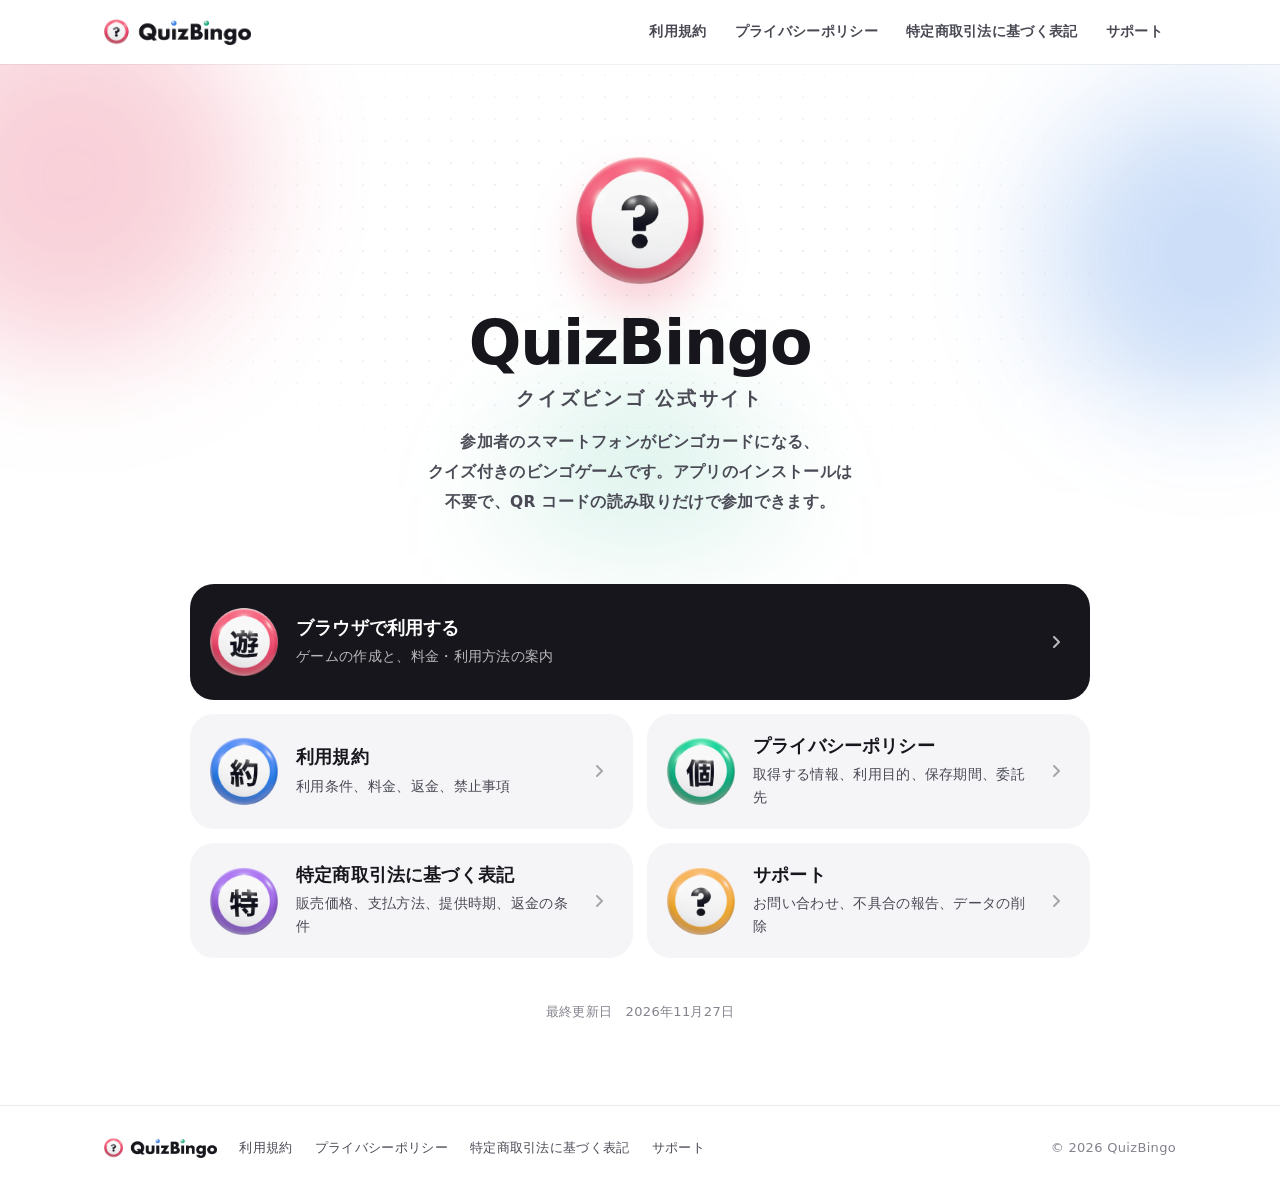
==== index.html @ da32c4c9 "QuizBingo（クイズビンゴ）の公式サイトを公開する（利用規約・プライバシーポリシー・特定商取引法に基づく表記・サポート） Co-Authored-By: Claude Opus 5.5 <nor" ====
<!doctype html>
<html lang="ja">
<head>
<meta charset="utf-8">
<meta name="viewport" content="width=device-width,initial-scale=1,viewport-fit=cover">
<title>QuizBingo（クイズビンゴ）公式サイト</title>
<meta name="description" content="スマートフォンがビンゴカードになる、クイズ付きのビンゴゲーム「QuizBingo（クイズビンゴ）」の公式サイト。利用規約、プライバシーポリシー、特定商取引法に基づく表記、サポート情報を掲載しています。">
<meta property="og:title" content="QuizBingo（クイズビンゴ）公式サイト">
<meta property="og:description" content="スマートフォンがビンゴカードになる、クイズ付きのビンゴゲーム。">
<meta property="og:image" content="assets/icon.png">
<link rel="icon" href="assets/icon.png">
<link rel="apple-touch-icon" href="assets/icon.png">
<link rel="stylesheet" href="assets/site.css">
</head>
<body>
<header class="top"><div class="wrap">
  <a href="./" aria-label="QuizBingo 公式サイト"><img class="logo" src="assets/logo.png" alt="QuizBingo" width="907" height="160"></a>
  <nav aria-label="文書"><a href="terms.html">利用規約</a><a href="privacy.html">プライバシーポリシー</a><a href="tokushoho.html">特定商取引法に基づく表記</a><a href="support.html">サポート</a></nav>
</div></header>

<main>
<section class="hero">
  <div class="hero-bg" aria-hidden="true"><i class="orb a"></i><i class="orb b"></i><i class="orb c"></i></div>
  <div class="wrap">
    <img class="hero-ball" src="assets/balls/d-brand.webp" alt="" width="132" height="132">
    <h1>QuizBingo<small>クイズビンゴ 公式サイト</small></h1>
    <p class="lead">参加者のスマートフォンがビンゴカードになる、クイズ付きのビンゴゲームです。アプリのインストールは不要で、QR コードの読み取りだけで参加できます。</p>
  </div>
</section>

<div class="wrap">
  <nav class="cards" aria-label="文書の一覧">
    <a class="card primary" href="https://quizbingo.211x010x.workers.dev/" style="--i:0">
      <img src="assets/balls/d-play.webp" alt="" width="74" height="74">
      <b>ブラウザで利用する</b>
      <span>ゲームの作成と、料金・利用方法の案内</span>
      <svg class="go" viewBox="0 0 16 16" aria-hidden="true"><path d="M6 3l5 5-5 5"/></svg>
    </a>
    <a class="card" href="terms.html" style="--i:1">
      <img src="assets/balls/d-terms.webp" alt="" width="74" height="74">
      <b>利用規約</b>
      <span>利用条件、料金、返金、禁止事項</span>
      <svg class="go" viewBox="0 0 16 16" aria-hidden="true"><path d="M6 3l5 5-5 5"/></svg>
    </a>
    <a class="card" href="privacy.html" style="--i:2">
      <img src="assets/balls/d-privacy.webp" alt="" width="74" height="74">
      <b>プライバシーポリシー</b>
      <span>取得する情報、利用目的、保存期間、委託先</span>
      <svg class="go" viewBox="0 0 16 16" aria-hidden="true"><path d="M6 3l5 5-5 5"/></svg>
    </a>
    <a class="card" href="tokushoho.html" style="--i:3">
      <img src="assets/balls/d-tokushoho.webp" alt="" width="74" height="74">
      <b>特定商取引法に基づく表記</b>
      <span>販売価格、支払方法、提供時期、返金の条件</span>
      <svg class="go" viewBox="0 0 16 16" aria-hidden="true"><path d="M6 3l5 5-5 5"/></svg>
    </a>
    <a class="card" href="support.html" style="--i:4">
      <img src="assets/balls/d-support.webp" alt="" width="74" height="74">
      <b>サポート</b>
      <span>お問い合わせ、不具合の報告、データの削除</span>
      <svg class="go" viewBox="0 0 16 16" aria-hidden="true"><path d="M6 3l5 5-5 5"/></svg>
    </a>
  </nav>
  <p class="note">最終更新日　2026年11月27日</p>
</div>
</main>

<footer class="foot"><div class="wrap">
  <img src="assets/logo.png" alt="QuizBingo" width="907" height="160">
  <a href="terms.html">利用規約</a><a href="privacy.html">プライバシーポリシー</a><a href="tokushoho.html">特定商取引法に基づく表記</a><a href="support.html">サポート</a>
  <span class="copy">© 2026 QuizBingo</span>
</div></footer>
</body>
</html>
---- assets/site.css ----
/*
 * QuizBingo 公式サイト（GitHub Pages）。アプリと同じ白い地・宝石の色・立体の玉で組む。
 * 外部の書体は読み込まない（閲覧者の情報を外部へ送らないため。プライバシーポリシー 6）。
 */
:root{
  color-scheme:light;
  --ink:#16161C; --ink2:#4A4A55; --mute:#83838E; --line:#E9E9EF; --sf:#F5F5F8; --sf2:#EDEDF2; --bg:#FFFFFF;
  --ruby:#E74D6D; --ruby-d:#C93152; --sapphire:#377EE3; --sapphire-d:#2563C9; --emerald:#12AC80; --amethyst:#9462D3; --topaz:#F5AE39;
  --f:"Hiragino Sans","Hiragino Kaku Gothic ProN","Noto Sans JP","Yu Gothic UI","Meiryo",system-ui,sans-serif;
  --num:"Avenir Next","Helvetica Neue","Segoe UI",system-ui,sans-serif;
  --ease:cubic-bezier(.23,1,.32,1);
  --maxw:1120px;
  --head:64px;
}
*{box-sizing:border-box}
html{-webkit-text-size-adjust:100%;scroll-behavior:smooth;scroll-padding-top:calc(var(--head) + 20px)}
body{margin:0;background:var(--bg);color:var(--ink);font-family:var(--f);font-size:16px;line-height:1.9;letter-spacing:.02em;-webkit-font-smoothing:antialiased;text-rendering:optimizeLegibility;line-break:strict}
a{color:inherit}
img{max-width:100%;display:block}
h1,h2,h3,b{font-feature-settings:"palt";letter-spacing:.01em}
h1,h2,h3{word-break:auto-phrase;text-wrap:balance}
p,li,td{text-wrap:pretty}
:focus-visible{outline:2px solid var(--sapphire);outline-offset:3px;border-radius:8px}
.wrap{max-width:var(--maxw);margin:0 auto;padding:0 24px}

/* ---------- 上の帯（透ける素材。下の文が流れて見える） ---------- */
.top{position:sticky;top:0;z-index:10;background:rgba(255,255,255,.78);backdrop-filter:saturate(180%) blur(20px);-webkit-backdrop-filter:saturate(180%) blur(20px);box-shadow:0 1px 0 rgba(22,22,28,.06)}
.top .wrap{display:flex;align-items:center;gap:18px;height:var(--head)}
.top .logo{height:26px;width:auto}
.top nav{margin-left:auto;display:flex;gap:2px}
.top nav a{font-size:13.5px;font-weight:700;color:var(--ink2);text-decoration:none;padding:7px 13px;border-radius:99px;transition:background-color 160ms ease,color 160ms ease}
.top nav a[aria-current="page"]{background:var(--ink);color:#fff}
@media (hover:hover) and (pointer:fine){.top nav a:not([aria-current]):hover{background:var(--sf);color:var(--ink)}}
@media (max-width:760px){.top nav{display:none}}

/* ---------- 入口（文書の一覧） ---------- */
.hero{position:relative;padding:92px 0 60px;text-align:center}
.hero-bg{position:absolute;inset:0 0 -40px;overflow:hidden;pointer-events:none;-webkit-mask-image:linear-gradient(#000 55%,transparent);mask-image:linear-gradient(#000 55%,transparent)}
.hero-bg::before{content:"";position:absolute;inset:0;background-image:radial-gradient(rgba(22,22,28,.075) 1px,transparent 1.3px);background-size:22px 22px;-webkit-mask-image:radial-gradient(ellipse 60% 70% at 50% 38%,#000 25%,transparent 72%);mask-image:radial-gradient(ellipse 60% 70% at 50% 38%,#000 25%,transparent 72%)}
.hero .orb{position:absolute;border-radius:50%;filter:blur(64px);opacity:.26}
.hero .orb.a{width:360px;height:360px;background:var(--ruby);left:-110px;top:-70px}
.hero .orb.b{width:320px;height:320px;background:var(--sapphire);right:-90px;top:30px}
.hero .orb.c{width:260px;height:260px;background:var(--emerald);left:50%;margin-left:-130px;top:62%}
.hero .wrap{position:relative}
.hero-ball{width:128px;height:128px;margin:0 auto 26px;filter:drop-shadow(0 24px 22px rgba(231,77,109,.26));animation:arrive 900ms var(--ease) both}
.hero h1{margin:0;font-family:"Futura","Avenir Next",var(--f);font-weight:800;font-size:clamp(40px,6.2vw,62px);letter-spacing:-.02em;line-height:1.05;animation:rise 700ms var(--ease) 80ms both}
.hero h1 small{display:block;font-family:var(--f);font-size:clamp(15px,1.9vw,19px);font-weight:800;letter-spacing:.14em;color:var(--ink2);margin-top:14px}
.hero .lead{margin:18px auto 0;max-width:34em;color:var(--ink2);font-size:15.5px;font-weight:600;line-height:1.95;word-break:auto-phrase;text-wrap:balance;animation:rise 700ms var(--ease) 140ms both}
@keyframes arrive{from{opacity:0;transform:translateY(-14px) scale(.94) rotate(-10deg)}}
@keyframes rise{from{opacity:0;transform:translateY(12px)}}

.cards{display:grid;grid-template-columns:repeat(2,minmax(0,1fr));gap:14px;max-width:900px;margin:0 auto;padding:6px 0 36px}
.card.primary{grid-column:1/-1}
@media (max-width:720px){.cards{grid-template-columns:1fr}}
.card{position:relative;display:grid;grid-template-columns:68px minmax(0,1fr) 20px;gap:4px 18px;align-items:center;padding:20px 22px 20px 20px;border-radius:24px;background:var(--sf);text-decoration:none;color:var(--ink);transition:transform 220ms var(--ease),box-shadow 220ms var(--ease),background-color 220ms ease;animation:rise 620ms var(--ease) both;animation-delay:calc(var(--i,0) * 60ms + 200ms)}
.card:active{transform:scale(.985);transition-duration:120ms}
.card img{grid-row:span 2;width:68px;height:68px;transition:transform 420ms var(--ease)}
.card b{font-size:17.5px;font-weight:800;line-height:1.45;align-self:end}
.card span{grid-column:2;font-size:13.5px;color:var(--ink2);line-height:1.7;align-self:start}
.card .go{grid-column:3;grid-row:1/span 2;width:16px;height:16px;fill:none;stroke:currentColor;stroke-width:2;stroke-linecap:round;stroke-linejoin:round;opacity:.35;transition:transform 220ms var(--ease),opacity 220ms ease}
.card.primary{background:var(--ink);color:#fff;padding-top:24px;padding-bottom:24px}
.card.primary span{color:rgba(255,255,255,.7)}
.card.primary .go{opacity:.7}
@media (hover:hover) and (pointer:fine){
  .card:hover{background:#fff;transform:translateY(-2px);box-shadow:0 0 0 1px rgba(22,22,28,.07),0 20px 40px -24px rgba(22,22,28,.36)}
  .card.primary:hover{background:#24242C}
  .card:hover img{transform:rotate(-8deg) scale(1.05)}
  .card:hover .go{transform:translateX(3px);opacity:.8}
}
.note{color:var(--mute);font-size:13px;text-align:center;margin:6px 0 80px;line-height:1.9}

/* ---------- 文書 ---------- */
.doc{max-width:808px;margin:0 auto;padding:36px 24px 104px}
.doc-lead,.doc-body{min-width:0}
.doc .back{display:inline-flex;align-items:center;gap:4px;margin:0 0 22px -6px;padding:5px 12px 5px 6px;border-radius:99px;font-size:13px;font-weight:700;color:var(--ink2);text-decoration:none;transition:background-color 160ms ease,transform 160ms var(--ease)}
.back svg{width:16px;height:16px;fill:none;stroke:currentColor;stroke-width:2;stroke-linecap:round;stroke-linejoin:round}
.back:active{transform:scale(.97)}
@media (hover:hover) and (pointer:fine){.back:hover{background:var(--sf);color:var(--ink)}}
.doc-head{display:grid;grid-template-columns:60px 1fr;gap:2px 18px;align-items:center;margin-bottom:26px}
.doc-head img{grid-row:span 2;width:60px;height:60px}
.doc-head h1{margin:0;font-size:clamp(26px,3.4vw,34px);font-weight:900;letter-spacing:0;line-height:1.35}
.doc-head p{margin:0;color:var(--mute);font-size:13px;font-weight:600}
.doc .intro{font-size:15px;color:var(--ink2);background:var(--sf);border-radius:20px;padding:18px 22px;margin:0 0 12px}

/* 目次：狭い画面は本文の前の囲み、広い画面は左の列に固定し、読んでいる条を示す */
.toc{border-radius:20px;border:1px solid var(--line);padding:16px 22px;margin:18px 0 8px;font-size:14px;line-height:1.7}
.toc b{display:block;font-size:12px;color:var(--mute);letter-spacing:.12em;margin-bottom:6px}
.toc ol{margin:0;padding-left:1.5em;columns:2;column-gap:28px}
.toc li{margin:3px 0;break-inside:avoid}
.toc li::marker{font-family:var(--num);font-size:12px;color:var(--mute)}
.doc .toc a{text-decoration:none;color:var(--ink2);transition:color 160ms ease}
@media (hover:hover) and (pointer:fine){.doc .toc a:hover{color:var(--ink)}}
@media (max-width:620px){.toc ol{columns:1}}
@media (min-width:1120px){
  .doc.has-toc{max-width:1120px;display:grid;grid-template-columns:220px minmax(0,760px);column-gap:72px;justify-content:center;grid-template-areas:". lead" "toc body"}
  .doc.has-toc .doc-lead{grid-area:lead}
  .doc.has-toc .doc-body{grid-area:body}
  .doc.has-toc .toc{grid-area:toc;align-self:start;position:sticky;top:calc(var(--head) + 28px);margin:44px 0 0;padding:0;border:0;max-height:calc(100vh - var(--head) - 56px);overflow:auto}
  .doc.has-toc .toc ol{columns:1;padding:0;list-style:none;border-left:1px solid var(--line)}
  .doc.has-toc .toc li{margin:0}
  .doc.has-toc .toc a[aria-current="true"]{color:var(--ink);font-weight:800}
  .doc.has-toc .toc a{display:block;padding:5px 0 5px 16px;margin-left:-1px;border-left:2px solid transparent;font-size:13.5px}
  .doc.has-toc .toc a[aria-current="true"]{border-left-color:var(--ruby)}
}

.doc h2{font-size:19px;font-weight:800;margin:46px 0 12px;display:flex;align-items:baseline;gap:12px;line-height:1.5}
.doc h2 .no{flex:none;font-family:var(--num);font-size:12.5px;font-weight:700;color:var(--mute);min-width:3.4em;font-feature-settings:"tnum"}
.doc-body > h2:first-child{margin-top:34px}
.doc h3{font-size:16px;font-weight:800;margin:24px 0 8px}
.doc p{margin:0 0 14px}
.doc ol,.doc ul{margin:0 0 14px;padding-left:1.5em}
.doc li{margin:7px 0}
.doc li::marker{font-family:var(--num);color:var(--mute);font-feature-settings:"tnum"}
.doc ol ol{list-style:lower-roman;margin-top:6px}
.doc strong{font-weight:800}
.doc table{width:100%;border-collapse:separate;border-spacing:0;margin:10px 0 22px;font-size:14.5px;border-radius:18px;overflow:hidden;background:var(--sf)}
.doc th,.doc td{padding:13px 16px;border-bottom:1px solid #fff;text-align:left;vertical-align:top;line-height:1.8}
.doc thead th{background:var(--ink);color:#fff;font-weight:800;font-size:13.5px}
.doc tbody th{width:11em;font-weight:800;color:var(--ink);background:var(--sf2)}
.doc tr:last-child td,.doc tr:last-child th{border-bottom:0}
@media (max-width:620px){
  .doc table.kv,.doc table.kv tbody,.doc table.kv tr,.doc table.kv th,.doc table.kv td{display:block;width:auto}
  .doc table.kv th{padding-bottom:2px;border-bottom:0}
  .doc table.kv td{padding-top:4px}
  .table-scroll{overflow-x:auto}
}
.doc .meta{margin-top:52px;padding-top:18px;border-top:1px solid var(--line);color:var(--mute);font-size:13px}
.doc a{color:var(--sapphire-d);text-underline-offset:3px;text-decoration-thickness:1px}
.pending{background:#FFF4D6;border-radius:6px;padding:0 4px}

/* ---------- 下の帯 ---------- */
.foot{border-top:1px solid var(--line);padding:30px 0 calc(42px + env(safe-area-inset-bottom));color:var(--mute);font-size:13px}
.foot .wrap{display:flex;flex-wrap:wrap;gap:10px 22px;align-items:center}
.foot img{height:20px;width:auto}
.foot a{color:var(--ink2);text-decoration:none}
@media (hover:hover) and (pointer:fine){.foot a:hover{color:var(--ink);text-decoration:underline;text-underline-offset:3px}}
.foot .copy{margin-left:auto;font-family:var(--num)}

@media (prefers-reduced-motion:reduce){
  html{scroll-behavior:auto}
  .hero-ball,.hero h1,.hero .lead,.card{animation:none}
  .card,.card img,.card .go,.back{transition:none}
}
@media (prefers-reduced-transparency:reduce){
  .top{background:#fff;backdrop-filter:none;-webkit-backdrop-filter:none}
}
@media print{
  .top,.foot,.toc,.back,.hero-bg{display:none}
  body{font-size:11pt;line-height:1.75;color:#000}
  .doc{display:block;max-width:none;padding:0}
  .doc .intro{background:none;padding:0}
  .doc a{color:#000}
  .doc h2{break-after:avoid}
}
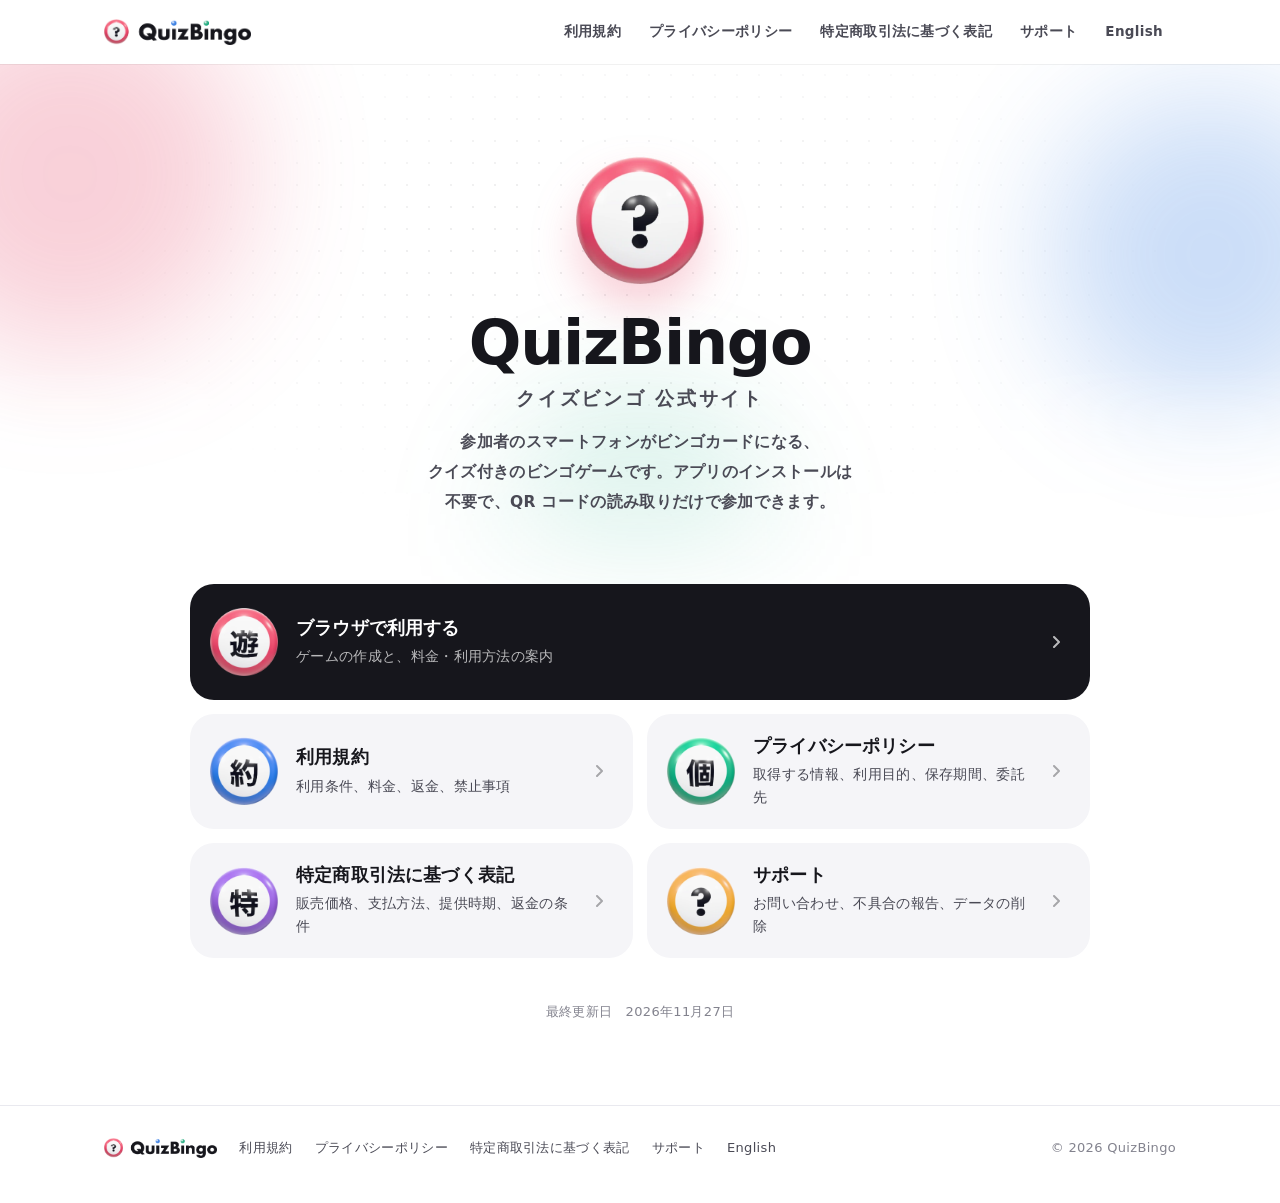
==== commit d1f7a753: "利用規約・プライバシーポリシー・サポートの英語の版を足す - en/ に入口・利用規約・プライバシーポリシー・サポートの英語の版を置く。日本語の版の訳で、冒頭に日本語の版が優先することを書き、日本語の" ====
--- a/index.html
+++ b/index.html
@@ -8,6 +8,8 @@
 <meta property="og:title" content="QuizBingo（クイズビンゴ）公式サイト">
 <meta property="og:description" content="スマートフォンがビンゴカードになる、クイズ付きのビンゴゲーム。">
 <meta property="og:image" content="assets/icon.png">
+<link rel="alternate" hreflang="ja" href="https://jsakuta.github.io/quizbingo-legal/">
+<link rel="alternate" hreflang="en" href="https://jsakuta.github.io/quizbingo-legal/en/">
 <link rel="icon" href="assets/icon.png">
 <link rel="apple-touch-icon" href="assets/icon.png">
 <link rel="stylesheet" href="assets/site.css">
@@ -15,7 +17,7 @@
 <body>
 <header class="top"><div class="wrap">
   <a href="./" aria-label="QuizBingo 公式サイト"><img class="logo" src="assets/logo.png" alt="QuizBingo" width="907" height="160"></a>
-  <nav aria-label="文書"><a href="terms.html">利用規約</a><a href="privacy.html">プライバシーポリシー</a><a href="tokushoho.html">特定商取引法に基づく表記</a><a href="support.html">サポート</a></nav>
+  <nav aria-label="文書"><a href="terms.html">利用規約</a><a href="privacy.html">プライバシーポリシー</a><a href="tokushoho.html">特定商取引法に基づく表記</a><a href="support.html">サポート</a><a href="en/" hreflang="en" lang="en">English</a></nav>
 </div></header>
 
 <main>
@@ -30,7 +32,7 @@
 
 <div class="wrap">
   <nav class="cards" aria-label="文書の一覧">
-    <a class="card primary" href="https://quizbingo.211x010x.workers.dev/" style="--i:0">
+    <a class="card primary" href="https://quizbingo.pages.dev/" style="--i:0">
       <img src="assets/balls/d-play.webp" alt="" width="74" height="74">
       <b>ブラウザで利用する</b>
       <span>ゲームの作成と、料金・利用方法の案内</span>
@@ -67,7 +69,7 @@
 
 <footer class="foot"><div class="wrap">
   <img src="assets/logo.png" alt="QuizBingo" width="907" height="160">
-  <a href="terms.html">利用規約</a><a href="privacy.html">プライバシーポリシー</a><a href="tokushoho.html">特定商取引法に基づく表記</a><a href="support.html">サポート</a>
+  <a href="terms.html">利用規約</a><a href="privacy.html">プライバシーポリシー</a><a href="tokushoho.html">特定商取引法に基づく表記</a><a href="support.html">サポート</a><a href="en/" hreflang="en" lang="en">English</a>
   <span class="copy">© 2026 QuizBingo</span>
 </div></footer>
 </body>
--- a/assets/site.css
+++ b/assets/site.css
@@ -152,3 +152,11 @@
   .doc a{color:#000}
   .doc h2{break-after:avoid}
 }
+
+/* 英語の版（en/。全世界の計画 L8）。書体は端末の文字にし、行の高さと字間を和文向けの値から戻す */
+:root:lang(en){--f:-apple-system,BlinkMacSystemFont,"SF Pro Text","Helvetica Neue",system-ui,sans-serif}
+html:lang(en) body{line-height:1.65;letter-spacing:0;line-break:auto}
+html:lang(en) .hero .lead{line-height:1.6}
+html:lang(en) .hero h1 small{letter-spacing:.06em}
+/* 訳であることと、日本語の版が優先することの断り */
+.doc .translation{font-size:13.5px;color:var(--ink2);border:1px solid var(--line);border-radius:16px;padding:12px 18px;margin:0 0 12px}
